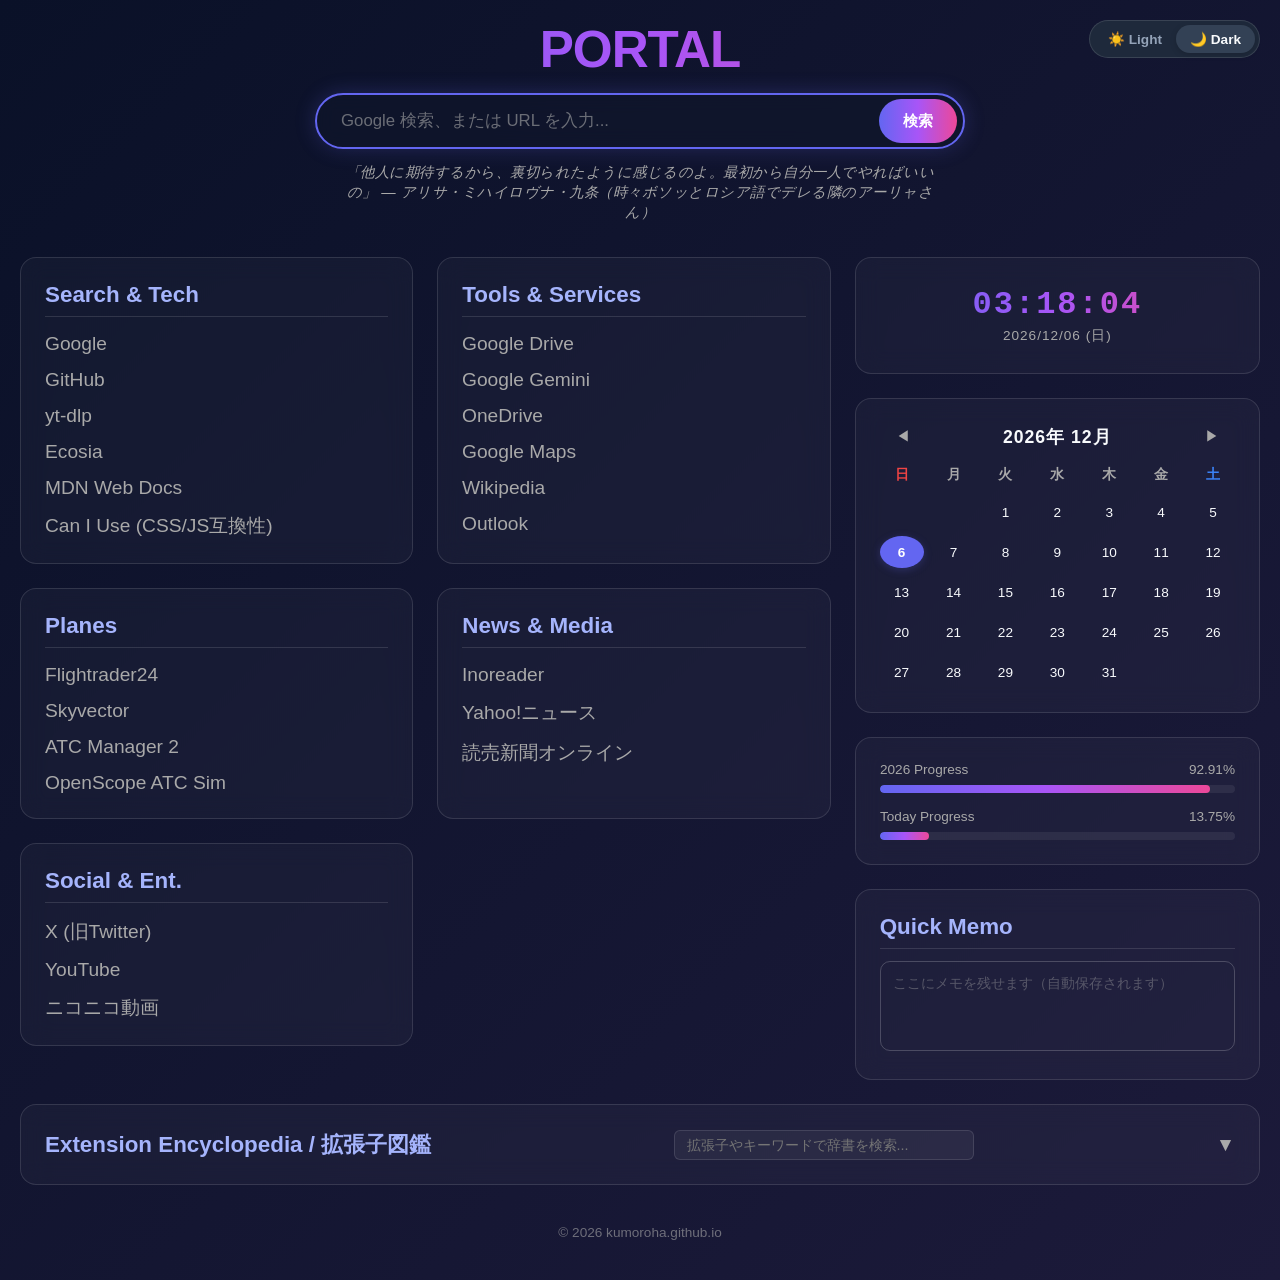
==== index.html @ 444356c6 "Update index.html" ====
<!DOCTYPE html>
<html lang="ja">
<head>
    <meta charset="UTF-8">
    <meta name="viewport" content="width=device-width, initial-scale=1.0">
    <title>Portal Page</title>
    <link rel="stylesheet" href="style.css">
</head>
<body>

    <div class="container">
        <div class="theme-switch-container">
            <button class="theme-btn" id="btnThemeLight">☀️ Light</button>
            <button class="theme-btn" id="btnThemeDark">🌙 Dark</button>
        </div>

        <header>
            <div class="logo">PORTAL</div>
            <div class="search-container">
                <form action="https://www.google.com/search" method="get" target="_blank" class="search-form" id="searchForm">
                    <input type="text" name="q" class="search-input" placeholder="Google 検索、または URL を入力..." autocomplete="off" autofocus>
                    <button type="submit" class="search-button">検索</button>
                </form>
            </div>
            
            <div class="quote-container">
                <p class="quote-text" id="quoteDisplay" title="クリックで別の名言に変更します"></p>
            </div>
        </header>

        <div class="main-layout">
            
            <main class="links-grid">
                
                <div class="category-card">
                    <h2 class="card-title">Search & Tech</h2>
                    <ul class="link-list">
                        <li class="link-item"><a href="https://www.google.com/" target="_blank">Google</a></li>
                        <li class="link-item"><a href="https://github.com/" target="_blank">GitHub</a></li>
                        <li class="link-item"><a href="https://colab.research.google.com/drive/1kxpWt8bKuW-r5UoVAQG9DfjXNrbsHipR" target="_blank">yt-dlp</a></li>
                        <li class="link-item"><a href="https://www.ecosia.org/" target="_blank">Ecosia</a></li>
                        <li class="link-item"><a href="https://developer.mozilla.org/ja/" target="_blank">MDN&nbsp;Web&nbsp;Docs</a></li>
                        <li class="link-item"><a href="https://caniuse.com/" target="_blank">Can I Use (CSS/JS互換性)</a></li>
                    </ul>
                </div>

                <div class="category-card">
                    <h2 class="card-title">Tools & Services</h2>
                    <ul class="link-list">
                        <li class="link-item"><a href="https://drive.google.com/drive/my-drive" target="_blank">Google Drive</a></li>
                        <li class="link-item"><a href="https://gemini.google.com/" target="_blank">Google Gemini</a></li>
                        <li class="link-item"><a href="https://onedrive.live.com/" target="_blank">OneDrive</a></li>
                        <li class="link-item"><a href="https://maps.google.com" target="_blank">Google&nbsp;Maps</a></li>
                        <li class="link-item"><a href="https://www.wikipedia.org" target="_blank">Wikipedia</a></li>
                        <li class="link-item"><a href="https://outlook.live.com/" target="_blank">Outlook</a></li>
                    </ul>
                </div>

                <div class="category-card">
                    <h2 class="card-title">Planes</h2>
                    <ul class="link-list">
                        <li class="link-item"><a href="https://flightrader24.com/" target="_blank">Flightrader24</a></li>
                        <li class="link-item"><a href="https://skyvector.com/" target="_blank">Skyvector</a></li>
                        <li class="link-item"><a href="https://esstudio.site/atc-manager-2/#/" target="_blank">ATC&nbsp;Manager&nbsp;2</a></li>
                        <li class="link-item"><a href="https://www.openscope.co/" target="_blank">OpenScope&nbsp;ATC&nbsp;Sim</a></li>
                    </ul>
                </div>

                <div class="category-card">
                    <h2 class="card-title">News & Media</h2>
                    <ul class="link-list">
                        <li class="link-item"><a href="https://inoreader.com/" target="_blank">Inoreader</a></li>
                        <li class="link-item"><a href="https://news.yahoo.co.jp/" target="_blank">Yahoo!ニュース</a></li>
                        <li class="link-item"><a href="https://yomiuri.co.jp/" target="_blank">読売新聞オンライン</a></li>
                    </ul>
                </div>

                <div class="category-card">
                    <h2 class="card-title">Social & Ent.</h2>
                    <ul class="link-list">
                        <li class="link-item"><a href="https://x.com/" target="_blank">X (旧Twitter)</a></li>
                        <li class="link-item"><a href="https://www.youtube.com/" target="_blank">YouTube</a></li>
                        <li class="link-item"><a href="https://www.nicovideo.jp/" target="_blank">ニコニコ動画</a></li>
                    </ul>
                </div>

            </main>

            <aside class="sidebar-area">

                <div class="sidebar-card">
                    <div class="clock-container">
                        <div class="clock-time" id="clockTime">00:00:00</div>
                        <div class="clock-date" id="clockDate">----/--/-- ( - )</div>
                    </div>
                </div>
                
                <div class="sidebar-card">
                    <div class="calendar-header-container">
                        <button class="cal-btn" id="prevMonthBtn" title="前の月へ">◀</button>
                        <a href="https://calendar.google.com" target="_blank" class="calendar-link" id="calendarLink" title="クリックで当月へリセット / 新規タブでGoogleカレンダーを起動">2026年 05月</a>
                        <button class="cal-btn" id="nextMonthBtn" title="次の月へ">▶</button>
                    </div>
                    <div class="calendar-grid" id="calendarGrid">
                        <div class="weekday">日</div>
                        <div class="weekday">月</div>
                        <div class="weekday">火</div>
                        <div class="weekday">水</div>
                        <div class="weekday">木</div>
                        <div class="weekday">金</div>
                        <div class="weekday">土</div>
                    </div>
                </div>

                <div class="sidebar-card">
                    <div class="progress-meta">
                        <span id="progressYearText">2026 Progress</span>
                        <span id="progressPercent">0.00%</span>
                    </div>
                    <div class="progress-bar-container" style="margin-bottom: 16px;">
                        <div class="progress-bar-fill" id="progressBarFill"></div>
                    </div>

                    <div class="progress-meta">
                        <span>Today Progress</span>
                        <span id="progressDayPercent">0.00%</span>
                    </div>
                    <div class="progress-bar-container">
                        <div class="progress-bar-fill" id="progressBarDayFill"></div>
                    </div>
                </div>

                <div class="sidebar-card">
                    <h2 class="card-title" style="margin-bottom: 12px;">Quick Memo</h2>
                    <textarea class="memo-textarea" id="quickMemo" placeholder="ここにメモを残せます（自動保存されます）"></textarea>
                </div>

            </aside>
            
        </div> <div class="category-card" style="margin-top: 24px; width: 100%; box-sizing: border-box;">
            <div id="extHeader" style="display: flex; justify-content: space-between; align-items: center; user-select: none;">
                <h2 class="card-title" style="margin-bottom: 0; border-bottom: none; padding-bottom: 0; cursor: pointer;">Extension Encyclopedia / 拡張子図鑑</h2>
                
                <div style="flex-grow: 1; max-width: 300px; margin: 0 24px;">
                    <input type="text" id="extSearchInput" placeholder="拡張子やキーワードで辞書を検索..." 
                           style="width: 100%; padding: 6px 12px; font-size: 0.9rem; border: 1px solid var(--card-border); border-radius: 6px; background: rgba(255, 255, 255, 0.05); color: var(--text-main); outline: none; transition: border-color 0.3s;">
                </div>

                <span id="extToggleIcon" style="font-size: 1.2rem; color: var(--text-muted); transition: transform 0.3s ease; cursor: pointer;">▼</span>
            </div>
            
            <div id="extContent" style="max-height: 0; overflow: hidden; transition: max-height 0.4s ease-in-out, margin-top 0.4s ease;">
                <div id="extGrid" style="padding-top: 16px; border-top: 1px solid var(--card-border);">
                    </div>
            </div>
        </div> </div> <footer>
        © 2026 kumoroha.github.io
    </footer>

    <script src="hairetsu.js?v=113"></script>
    <script src="script.js?v=115"></script>
</body>
</html>
---- style.css ----
/* ==========================================================================
   style.css - Portal Page Design System
   ========================================================================== */

/* --- デザインシステム & 変数 --- */
:root {
    /* ライトテーマ変数 */
    --bg-gradient: linear-gradient(135deg, #e0e8f5 0%, #e2e8f0 50%, #f5e3e6 100%);
    --card-bg: rgba(255, 255, 255, 0.65);
    --card-border: #cbd5e1;
    --card-hover-border: #94a3b8;
    --text-main: #0f172a;
    --text-muted: #333333;
    --search-bg: #ffffff;
    --search-border: #94a3b8;
    --search-focus-border: #3b82f6;
    --search-focus-glow: rgba(59, 130, 246, 0.15);
    --accent-color: #2563eb;
    --accent-gradient: linear-gradient(to right, #2563eb, #3b82f6, #06b6d4);
    --toggle-bg: #cbd5e1;
    --cal-today-bg: #2563eb;
    --cal-today-text: #ffffff;
    --bar-bg: #e2e8f0;
    
    /* ボタン用追加変数 */
    --btn-active-bg: #ffffff;
    --btn-active-text: #0f172a;
    --btn-inactive-text: #64748b;
}

[data-theme="dark"] {
    /* ダークテーマ変数 */
    --bg-gradient: linear-gradient(135deg, #0a1128 0%, #1c1a3a 50%, #0d0c1d 100%);
    --card-bg: rgba(255, 255, 255, 0.03);
    --card-border: rgba(255, 255, 255, 0.12);
    --card-hover-border: rgba(99, 102, 241, 0.5);
    --text-main: #f8fafc;
    --text-muted: #a9a9a9;
    --search-bg: rgba(15, 23, 42, 0.6);
    --search-border: rgba(255, 255, 255, 0.2);
    --search-focus-border: #6366f1;
    --search-focus-glow: rgba(99, 102, 241, 0.25);
    --accent-color: #a5b4fc;
    --accent-gradient: linear-gradient(to right, #6366f1, #a855f7, #ec4899);
    --toggle-bg: #1e293b;
    --cal-today-bg: #6366f1;
    --cal-today-text: #ffffff;
    --bar-bg: rgba(255, 255, 255, 0.07);
    
    /* ボタン用追加変数 */
    --btn-active-bg: #334155;
    --btn-active-text: #f8fafc;
    --btn-inactive-text: #94a3b8;
}

/* --- 基本スタイル --- */
* {
    box-sizing: border-box;
    margin: 0;
    padding: 0;
}

body {
    font-family: 'Helvetica Neue', Arial, 'Hiragino Kaku Gothic ProN', 'Hiragino Sans', Meiryo, sans-serif;
    background: var(--bg-gradient);
    background-size: 200% 200%;
    animation: gradientMove 12s ease infinite;
    color: var(--text-main);
    min-height: 100vh;
    padding: 10px 20px 40px 20px;
    display: flex;
    flex-direction: column;
    align-items: center;
    transition: background 0.4s ease, color 0.4s ease;
}

@keyframes gradientMove {
    0% { background-position: 0% 50%; }
    50% { background-position: 100% 50%; }
    100% { background-position: 0% 50%; }
}

.container {
    width: 100%;
    max-width: 1240px;
    position: relative;
}

/* --- テーマ切り替えボタン --- */
.theme-switch-container {
    position: absolute;
    top: 10px;
    right: 0;
    display: flex;
    align-items: center;
    z-index: 10;
    background: var(--toggle-bg);
    padding: 4px;
    border-radius: 20px;
    border: 1px solid var(--card-border);
    backdrop-filter: blur(10px);
    -webkit-backdrop-filter: blur(10px);
}

.theme-btn {
    background: transparent;
    border: none;
    padding: 6px 14px;
    border-radius: 16px;
    font-size: 0.85rem;
    font-weight: 600;
    color: var(--btn-inactive-text);
    cursor: pointer;
    transition: all 0.25s ease;
    display: flex;
    align-items: center;
    gap: 4px;
    user-select: none;
}

.theme-btn.active {
    background: var(--btn-active-bg);
    color: var(--btn-active-text);
    box-shadow: 0 2px 6px rgba(0, 0, 0, 0.15);
}

/* --- ヘッダー / Google 検索セクション --- */
header {
    text-align: center;
    margin-bottom: 35px;
    padding: 10px 0 0 0;
}

.logo {
    font-size: 3.2rem;
    font-weight: 700;
    letter-spacing: -1px;
    margin-bottom: 15px;
    background: var(--accent-gradient);
    -webkit-background-clip: text;
    -webkit-text-fill-color: transparent;
}

.search-container {
    max-width: 650px;
    margin: 0 auto;
}

.search-form {
    display: flex;
    align-items: center;
    background: var(--search-bg);
    border: 2px solid var(--search-border);
    border-radius: 30px;
    padding: 4px 6px 4px 24px;
    transition: all 0.3s ease;
    backdrop-filter: blur(10px);
    box-shadow: 0 4px 15px rgba(0, 0, 0, 0.05);
}

.search-form:focus-within {
    border-color: var(--search-focus-border);
    box-shadow: 0 0 20px var(--search-focus-glow), 0 4px 15px rgba(0, 0, 0, 0.08);
    transform: translateY(-1px);
}

.search-input {
    flex: 1;
    background: transparent;
    border: none;
    outline: none;
    color: var(--text-main);
    font-size: 1.05rem;
    height: 44px;
}

.search-input::placeholder {
    color: var(--text-muted);
    opacity: 0.6;
}

.search-button {
    background: var(--accent-gradient);
    border: none;
    color: white;
    padding: 0 24px;
    height: 44px;
    border-radius: 22px;
    font-size: 0.95rem;
    font-weight: 600;
    cursor: pointer;
    transition: opacity 0.2s;
}

.search-button:hover {
    opacity: 0.9;
}

/* --- ランダム名言・格言用スタイル --- */
.quote-container {
    margin-top: 12px;
    min-height: 24px;
    display: flex;
    justify-content: center;
    align-items: center;
}

.quote-text {
    font-size: 0.9rem;
    color: var(--text-muted);
    font-style: italic;
    letter-spacing: 0.5px;
    cursor: pointer;
    transition: color 0.3s ease, opacity 0.3s ease;
    max-width: 600px;
    line-height: 1.4;
    opacity: 1;
}

.quote-text:hover {
    color: var(--text-main);
}

/* --- メインレイアウト --- */
.main-layout {
    display: grid;
    grid-template-columns: 2fr 1fr;
    gap: 24px;
    align-items: flex-start;
}

/* 左側：リンク集 */
.links-grid {
    display: grid;
    grid-template-columns: repeat(2, 1fr);
    gap: 24px;
}

/* 右側：サイドバーエリア */
.sidebar-area {
    display: flex;
    flex-direction: column;
    gap: 24px;
}

/* カードの共通デザイン */
.category-card, .sidebar-card {
    background: var(--card-bg);
    border: 1px solid var(--card-border);
    border-radius: 16px;
    padding: 24px;
    backdrop-filter: blur(12px);
    -webkit-backdrop-filter: blur(12px);
    transition: all 0.3s ease;
}

.category-card:hover, .sidebar-card:hover {
    border-color: var(--card-hover-border);
    transform: translateY(-4px);
}

[data-theme="dark"] .category-card:hover, [data-theme="dark"] .sidebar-card:hover {
    box-shadow: 0 10px 30px rgba(0, 0, 0, 0.4), 0 0 20px rgba(99, 102, 241, 0.05);
}

[data-theme="light"] .category-card:hover, [data-theme="light"] .sidebar-card:hover {
    box-shadow: 0 10px 25px rgba(0, 0, 0, 0.08);
}

.card-title {
    font-size: 1.4rem;
    font-weight: 600;
    margin-bottom: 16px;
    color: var(--accent-color);
    border-bottom: 1px solid var(--card-border);
    padding-bottom: 8px;
}

/* リンクアイテム */
.link-list {
    list-style: none;
}

.link-item {
    margin-bottom: 14px;
}

.link-item:last-child {
    margin-bottom: 0;
}

.link-item a {
    color: var(--text-muted);
    text-decoration: none;
    font-size: 1.2rem;
    transition: color 0.2s ease, padding-left 0.2s ease;
    display: inline-block;
}

.link-item a:hover {
    color: var(--text-main);
    padding-left: 4px;
}

/* --- デジタルクロックスタイル --- */
.clock-container {
    text-align: center;
    padding: 4px 0;
}
.clock-time {
    font-family: 'Consolas', 'Courier New', monospace;
    font-size: 2rem;
    font-weight: 700;
    letter-spacing: 2px;
    background: var(--accent-gradient);
    -webkit-background-clip: text;
    -webkit-text-fill-color: transparent;
}
.clock-date {
    font-size: 0.85rem;
    color: var(--text-muted);
    margin-top: 4px;
    letter-spacing: 1px;
}

/* --- カレンダー詳細スタイル --- */
.calendar-header-container {
    display: flex;
    align-items: center;
    justify-content: space-between;
    margin-bottom: 16px;
    padding: 0 8px;
}

.cal-btn {
    background: transparent;
    border: none;
    color: var(--text-muted);
    font-size: 0.9rem;
    cursor: pointer;
    padding: 4px 8px;
    border-radius: 6px;
    transition: all 0.2s ease;
    user-select: none;
}

.cal-btn:hover {
    color: var(--text-main);
    background: var(--bar-bg);
}

.calendar-link {
    font-weight: 700;
    font-size: 1.1rem;
    letter-spacing: 1px;
    color: var(--text-main);
    text-decoration: none;
    display: inline-block;
    transition: color 0.2s ease;
}

.calendar-link:hover {
    color: var(--accent-color);
    text-decoration: underline;
}

.calendar-grid {
    display: grid;
    grid-template-columns: repeat(7, 1fr);
    gap: 8px;
    text-align: center;
    font-size: 0.85rem;
}

.weekday {
    font-weight: 600;
    color: var(--text-muted);
    padding-bottom: 4px;
}

.weekday:nth-child(7) { color: #3b82f6; } 
.weekday:nth-child(1) { color: #ef4444; } 

.day {
    height: 32px;
    display: flex;
    align-items: center;
    justify-content: center;
    border-radius: 50%;
    color: var(--text-main);
}

.day.empty {
    cursor: default;
}

.day.today {
    background: var(--cal-today-bg);
    color: var(--cal-today-text) !important;
    font-weight: 700;
    box-shadow: 0 2px 8px var(--search-focus-glow);
}

/* --- Progress バースタイル --- */
.progress-meta {
    display: flex;
    justify-content: space-between;
    font-size: 0.85rem;
    color: var(--text-muted);
    margin-bottom: 8px;
}
.progress-bar-container {
    background: var(--bar-bg);
    border-radius: 6px;
    height: 8px;
    overflow: hidden;
    position: relative;
}
.progress-bar-fill {
    height: 100%;
    background: var(--accent-gradient);
    width: 0%;
    transition: width 1s cubic-bezier(0.4, 0, 0.2, 1);
    border-radius: 6px;
}

/* --- 一言ガラスメモスタイル --- */
.memo-textarea {
    width: 100%;
    height: 90px;
    background: transparent;
    border: 1px solid var(--search-border);
    border-radius: 10px;
    padding: 12px;
    color: var(--text-main);
    font-size: 0.9rem;
    resize: none;
    outline: none;
    font-family: inherit;
    transition: border-color 0.3s ease;
}
.memo-textarea:focus {
    border-color: var(--search-focus-border);
}
.memo-textarea::placeholder {
    color: var(--text-muted);
    opacity: 0.4;
}

/* --- フッター --- */
footer {
    margin-top: auto;
    padding-top: 40px;
    font-size: 0.85rem;
    color: var(--text-muted);
    opacity: 0.6;
    text-align: center;
}

/* --- レスポンシブコード --- */
@media (max-width: 768px) {
    .main-layout {
        grid-template-columns: 1fr;
    }
    .links-grid {
        grid-template-columns: repeat(2, 1fr);
    }
}
@media (max-width: 480px) {
    .links-grid {
        grid-template-columns: 1fr;
    }
    .logo { font-size: 2.2rem; }
}
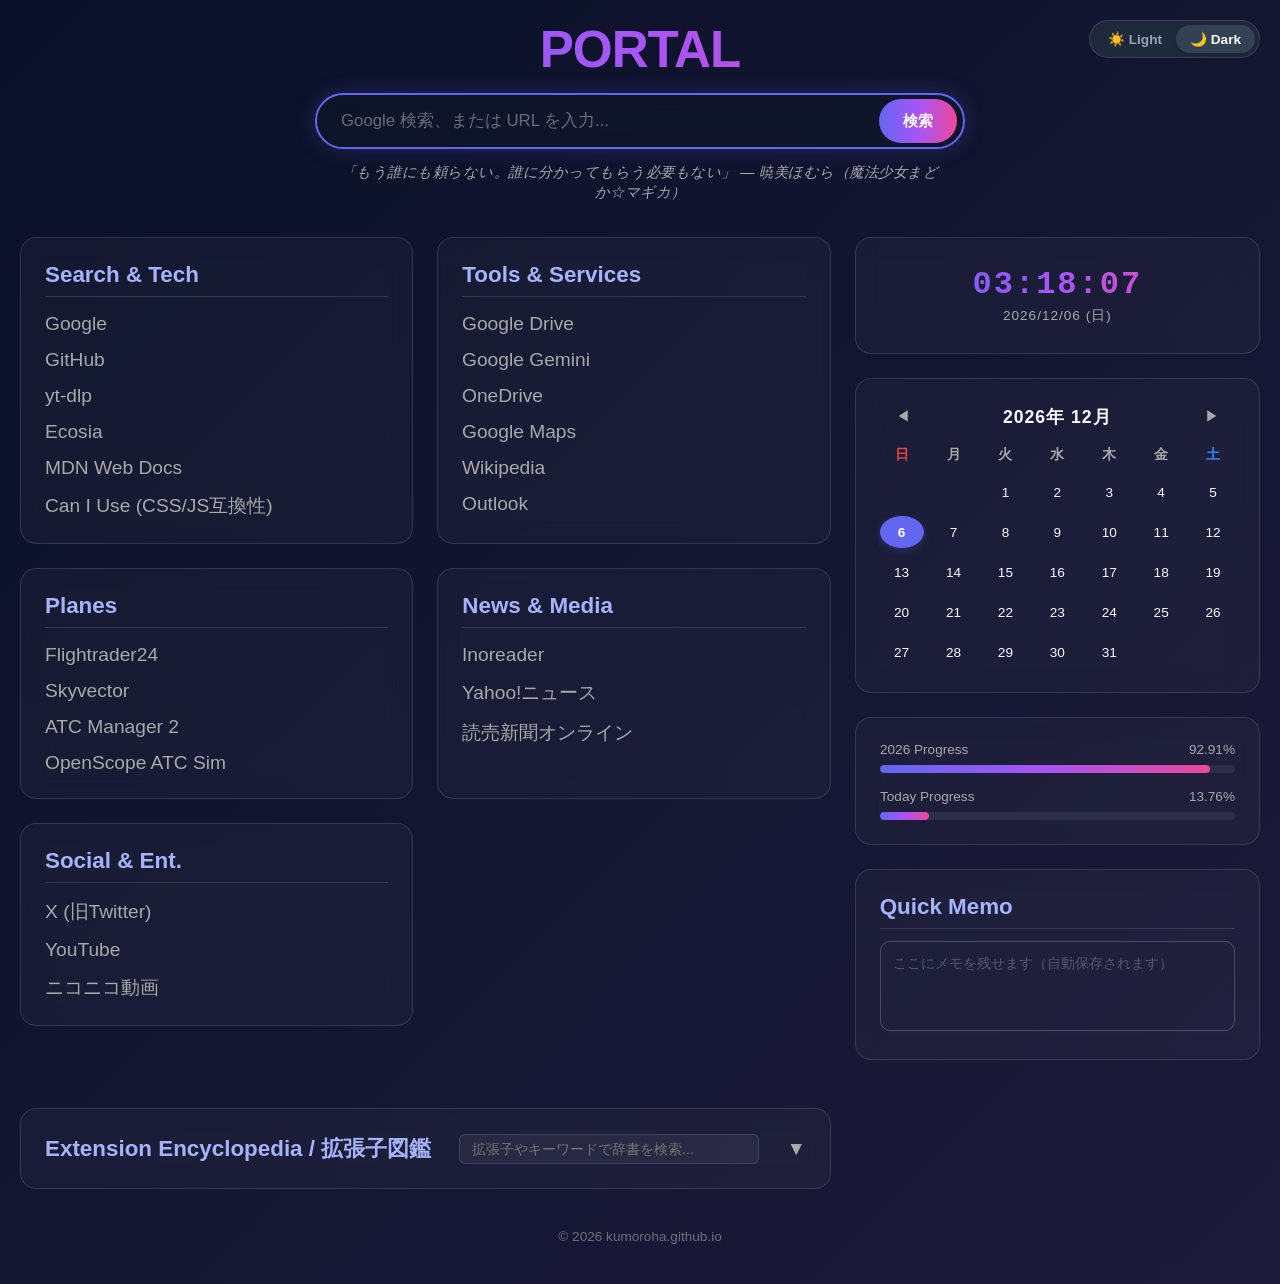
==== commit 0c0b5942: "Update index.html" ====
--- a/index.html
+++ b/index.html
@@ -39,7 +39,7 @@
                         <li class="link-item"><a href="https://github.com/" target="_blank">GitHub</a></li>
                         <li class="link-item"><a href="https://colab.research.google.com/drive/1kxpWt8bKuW-r5UoVAQG9DfjXNrbsHipR" target="_blank">yt-dlp</a></li>
                         <li class="link-item"><a href="https://www.ecosia.org/" target="_blank">Ecosia</a></li>
-                        <li class="link-item"><a href="https://developer.mozilla.org/ja/" target="_blank">MDN&nbsp;Web&nbsp;Docs</a></li>
+                        <li class="link-item"><a href="https://developer.mozilla.org/ja/" target="_blank">MDN Web Docs</a></li>
                         <li class="link-item"><a href="https://caniuse.com/" target="_blank">Can I Use (CSS/JS互換性)</a></li>
                     </ul>
                 </div>
@@ -50,7 +50,7 @@
                         <li class="link-item"><a href="https://drive.google.com/drive/my-drive" target="_blank">Google Drive</a></li>
                         <li class="link-item"><a href="https://gemini.google.com/" target="_blank">Google Gemini</a></li>
                         <li class="link-item"><a href="https://onedrive.live.com/" target="_blank">OneDrive</a></li>
-                        <li class="link-item"><a href="https://maps.google.com" target="_blank">Google&nbsp;Maps</a></li>
+                        <li class="link-item"><a href="https://maps.google.com" target="_blank">Google Maps</a></li>
                         <li class="link-item"><a href="https://www.wikipedia.org" target="_blank">Wikipedia</a></li>
                         <li class="link-item"><a href="https://outlook.live.com/" target="_blank">Outlook</a></li>
                     </ul>
@@ -61,8 +61,8 @@
                     <ul class="link-list">
                         <li class="link-item"><a href="https://flightrader24.com/" target="_blank">Flightrader24</a></li>
                         <li class="link-item"><a href="https://skyvector.com/" target="_blank">Skyvector</a></li>
-                        <li class="link-item"><a href="https://esstudio.site/atc-manager-2/#/" target="_blank">ATC&nbsp;Manager&nbsp;2</a></li>
-                        <li class="link-item"><a href="https://www.openscope.co/" target="_blank">OpenScope&nbsp;ATC&nbsp;Sim</a></li>
+                        <li class="link-item"><a href="https://esstudio.site/atc-manager-2/#/" target="_blank">ATC Manager 2</a></li>
+                        <li class="link-item"><a href="https://www.openscope.co/" target="_blank">OpenScope ATC Sim</a></li>
                     </ul>
                 </div>
 
@@ -136,23 +136,25 @@
                 </div>
 
             </aside>
-            
-        </div> <div class="category-card" style="margin-top: 24px; width: 100%; box-sizing: border-box;">
-            <div id="extHeader" style="display: flex; justify-content: space-between; align-items: center; user-select: none;">
-                <h2 class="card-title" style="margin-bottom: 0; border-bottom: none; padding-bottom: 0; cursor: pointer;">Extension Encyclopedia / 拡張子図鑑</h2>
+
+            <div class="category-card extension-encyclopedia-card" style="margin-top: 24px; width: 100%; box-sizing: border-box;">
+                <div id="extHeader" style="display: flex; justify-content: space-between; align-items: center; user-select: none;">
+                    <h2 class="card-title" style="margin-bottom: 0; border-bottom: none; padding-bottom: 0; cursor: pointer;">Extension Encyclopedia / 拡張子図鑑</h2>
+                    
+                    <div style="flex-grow: 1; max-width: 300px; margin: 0 24px;">
+                        <input type="text" id="extSearchInput" placeholder="拡張子やキーワードで辞書を検索..." 
+                               style="width: 100%; padding: 6px 12px; font-size: 0.9rem; border: 1px solid var(--card-border); border-radius: 6px; background: rgba(255, 255, 255, 0.05); color: var(--text-main); outline: none; transition: border-color 0.3s;">
+                    </div>
+
+                    <span id="extToggleIcon" style="font-size: 1.2rem; color: var(--text-muted); transition: transform 0.3s ease; cursor: pointer;">▼</span>
+                </div>
                 
-                <div style="flex-grow: 1; max-width: 300px; margin: 0 24px;">
-                    <input type="text" id="extSearchInput" placeholder="拡張子やキーワードで辞書を検索..." 
-                           style="width: 100%; padding: 6px 12px; font-size: 0.9rem; border: 1px solid var(--card-border); border-radius: 6px; background: rgba(255, 255, 255, 0.05); color: var(--text-main); outline: none; transition: border-color 0.3s;">
+                <div id="extContent" style="max-height: 0; overflow: hidden; transition: max-height 0.4s ease-in-out, margin-top 0.4s ease;">
+                    <div id="extGrid" style="padding-top: 16px; border-top: 1px solid var(--card-border);">
+                    </div>
                 </div>
+            </div>
 
-                <span id="extToggleIcon" style="font-size: 1.2rem; color: var(--text-muted); transition: transform 0.3s ease; cursor: pointer;">▼</span>
-            </div>
-            
-            <div id="extContent" style="max-height: 0; overflow: hidden; transition: max-height 0.4s ease-in-out, margin-top 0.4s ease;">
-                <div id="extGrid" style="padding-top: 16px; border-top: 1px solid var(--card-border);">
-                    </div>
-            </div>
         </div> </div> <footer>
         © 2026 kumoroha.github.io
     </footer>
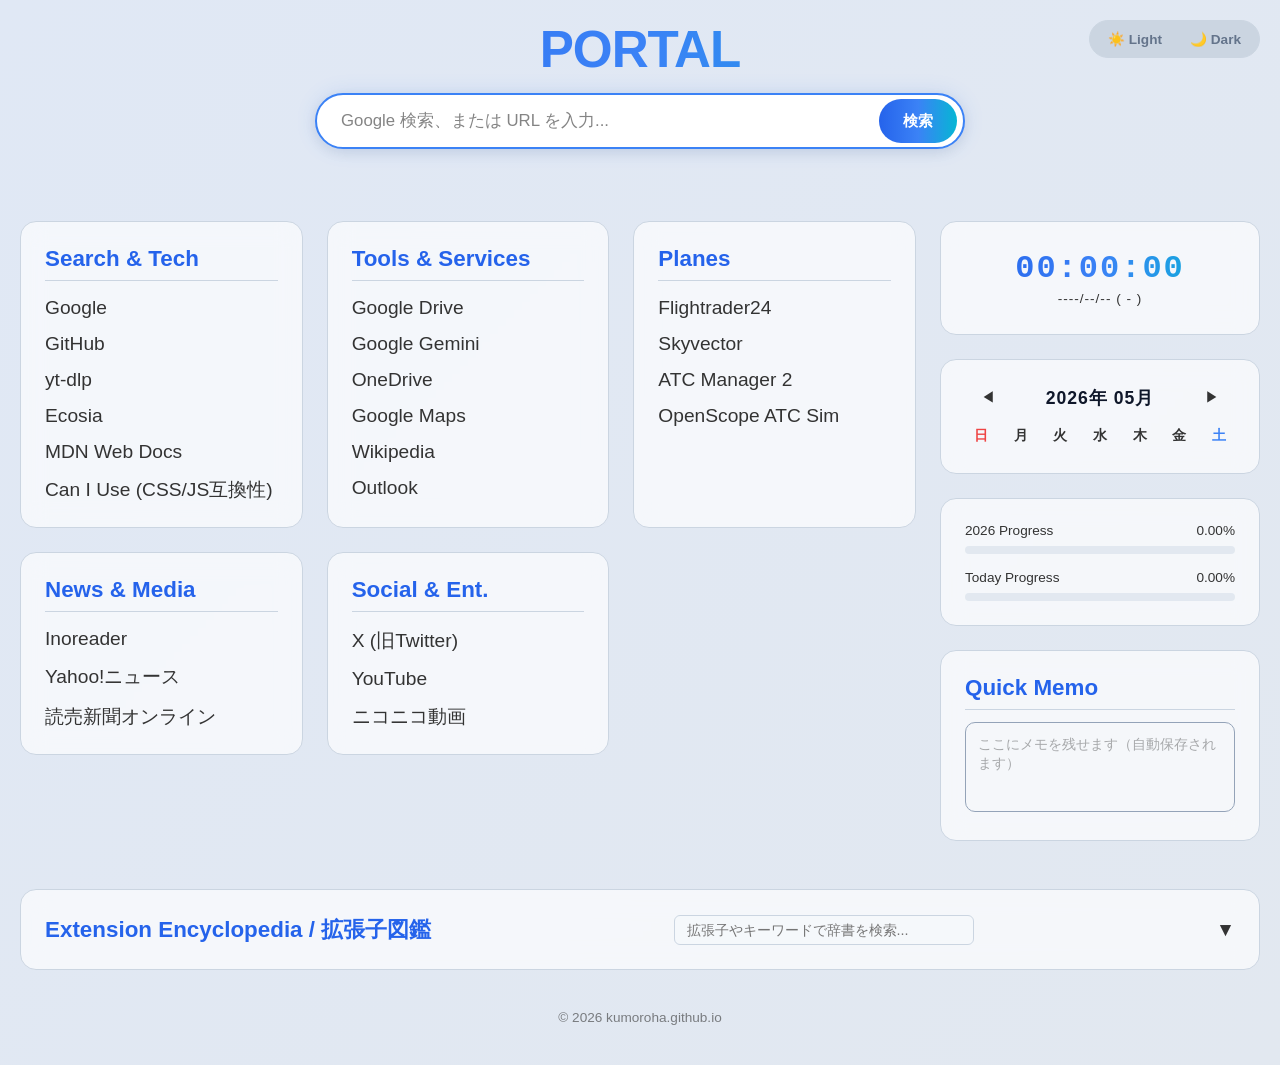
==== commit 6f4115a8: "Update index.html" ====
--- a/index.html
+++ b/index.html
@@ -159,7 +159,7 @@
         © 2026 kumoroha.github.io
     </footer>
 
-    <script src="hairetsu.js?v=113"></script>
-    <script src="script.js?v=115"></script>
+    <script src="hairetsu.js?v=120"></script>
+    <script src="script.js?v=120"></script>
 </body>
 </html>
--- a/style.css
+++ b/style.css
@@ -1,5 +1,5 @@
 /* ==========================================================================
-   style.css - Portal Page Design System
+   style.css - Portal Page Design System (4-Column Edition)
    ========================================================================== */
 
 /* --- デザインシステム & 変数 --- */
@@ -221,26 +221,36 @@
     color: var(--text-main);
 }
 
-/* --- メインレイアウト --- */
+/* --- メインレイアウト（4カラム・グリッドシステム） --- */
 .main-layout {
     display: grid;
-    grid-template-columns: 2fr 1fr;
+    /* パソコン・iPad横：左3カラム(均等割り) ＋ 右1カラム(320px固定) の計4カラムを構成 */
+    grid-template-columns: repeat(3, minmax(0, 1fr)) 320px;
     gap: 24px;
     align-items: flex-start;
-}
-
-/* 左側：リンク集 */
+    width: 100%;
+}
+
+/* 左側3列：リンク集コンテナ */
 .links-grid {
+    grid-column: span 3; /* 全4列のうち左から3列分をダイナミックに独占 */
     display: grid;
-    grid-template-columns: repeat(2, 1fr);
+    /* その内側で、カテゴリカードを3列で綺麗に横並びにする */
+    grid-template-columns: repeat(3, minmax(0, 1fr));
     gap: 24px;
 }
 
-/* 右側：サイドバーエリア */
+/* 右側4列目：サイドバーエリア */
 .sidebar-area {
+    grid-column: 4; /* 明示的に4番目の列に配置 */
     display: flex;
     flex-direction: column;
     gap: 24px;
+}
+
+/* 最下部全占領：拡張子図鑑カード */
+.extension-encyclopedia-card {
+    grid-column: 1 / -1; /* 1カラム目から最後の右端列まで全てをぶち抜きで占領 */
 }
 
 /* カードの共通デザイン */
@@ -457,18 +467,28 @@
     text-align: center;
 }
 
-/* --- レスポンシブコード --- */
-@media (max-width: 768px) {
+/* --- レスポンシブコード（画面サイズに応じて自動最適化） --- */
+@media (max-width: 850px) {
+    /* iPadの縦向き（820px）や、小さめのタブレット・ミニ画面でのみ発動 */
     .main-layout {
+        grid-template-columns: repeat(2, minmax(0, 1fr));
+    }
+    .links-grid {
+        grid-column: span 2;
+        grid-template-columns: repeat(2, minmax(0, 1fr));
+    }
+    .sidebar-area {
+        grid-column: span 2; /* カレンダー等は下に回り込んで表示 */
+    }
+}
+
+@media (max-width: 480px) {
+    /* スマホ縦画面：すべて縦1列にすっきり並べる */
+    .main-layout, .links-grid {
         grid-template-columns: 1fr;
     }
-    .links-grid {
-        grid-template-columns: repeat(2, 1fr);
-    }
-}
-@media (max-width: 480px) {
-    .links-grid {
-        grid-template-columns: 1fr;
+    .links-grid, .sidebar-area {
+        grid-column: span 1;
     }
     .logo { font-size: 2.2rem; }
 }
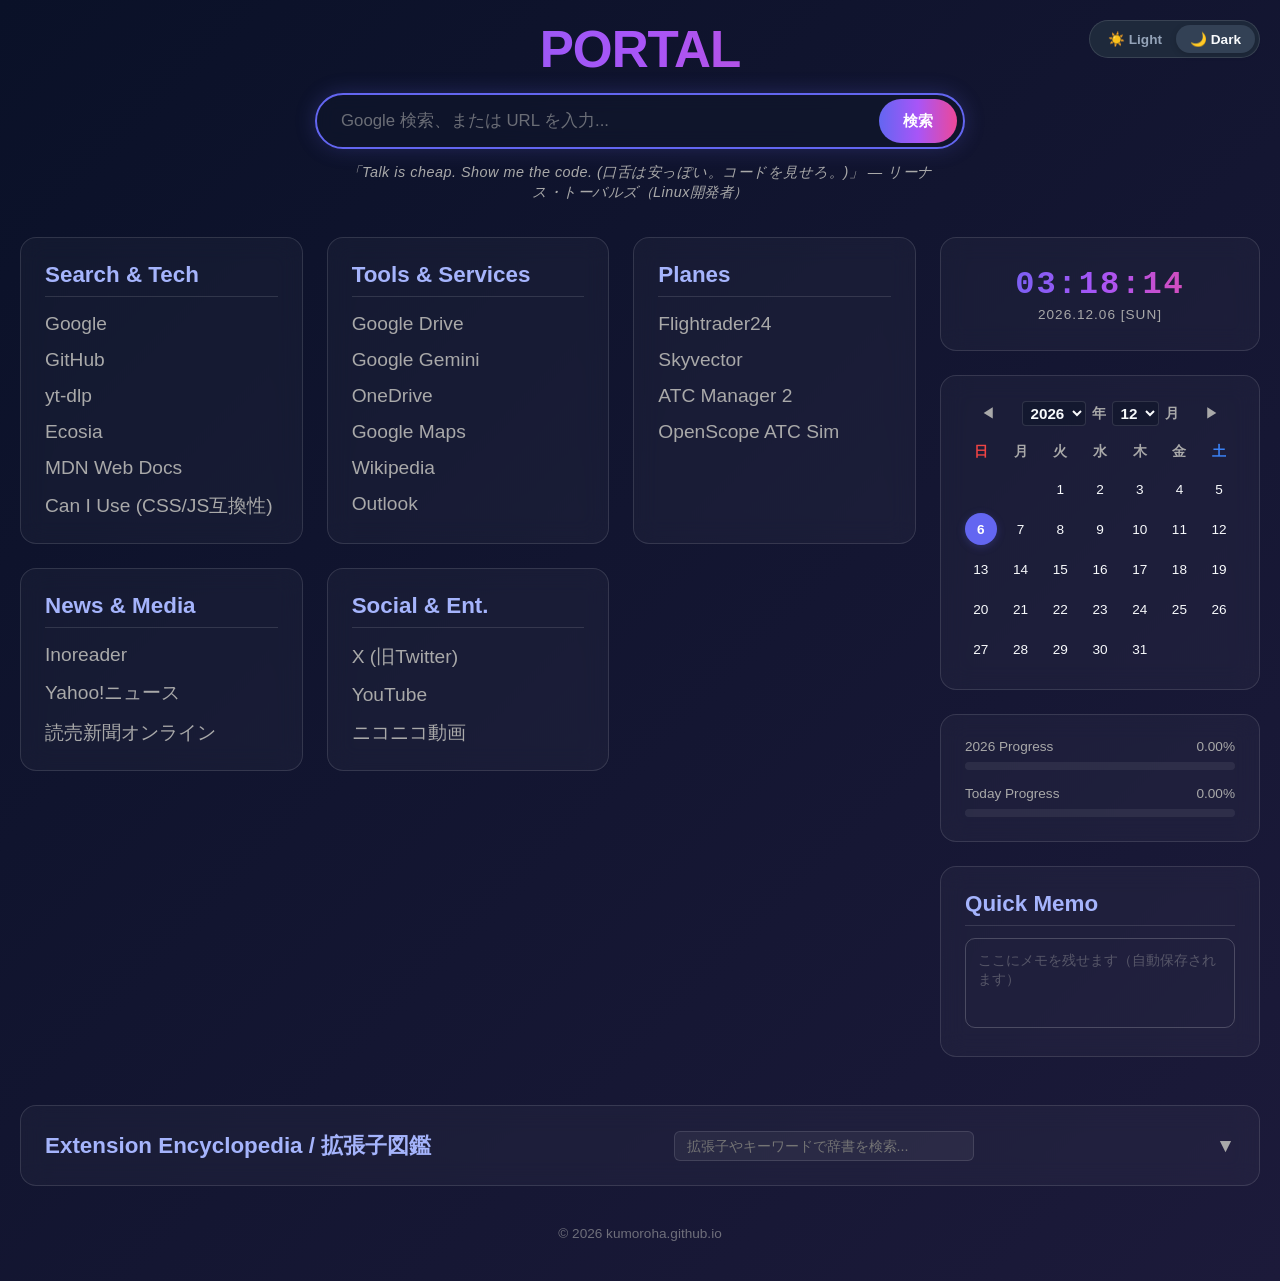
==== commit 0826b699: "Update index.html" ====
--- a/index.html
+++ b/index.html
@@ -159,7 +159,7 @@
         © 2026 kumoroha.github.io
     </footer>
 
-    <script src="hairetsu.js?v=120"></script>
-    <script src="script.js?v=120"></script>
+    <script src="hairetsu.js?v=210"></script>
+    <script src="script.js?v=210"></script>
 </body>
 </html>
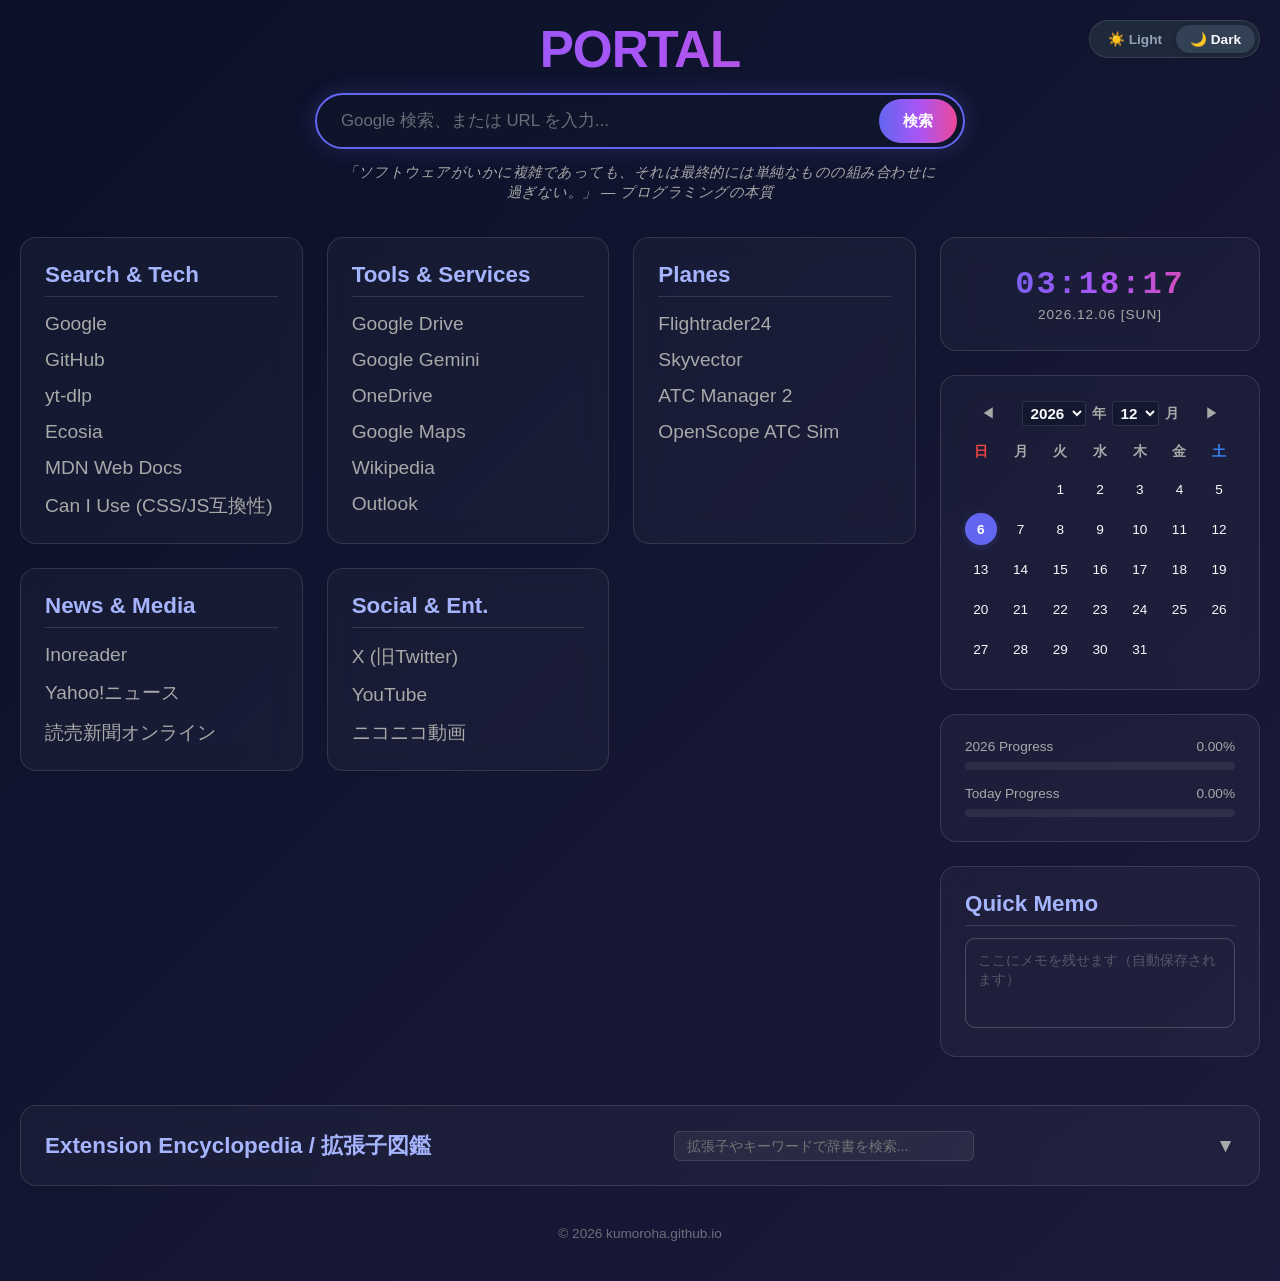
==== commit e396cad8: "Update index.html" ====
--- a/index.html
+++ b/index.html
@@ -159,7 +159,7 @@
         © 2026 kumoroha.github.io
     </footer>
 
-    <script src="hairetsu.js?v=210"></script>
-    <script src="script.js?v=210"></script>
+    <script src="hairetsu.js?v=215"></script>
+    <script src="script.js?v=215"></script>
 </body>
 </html>
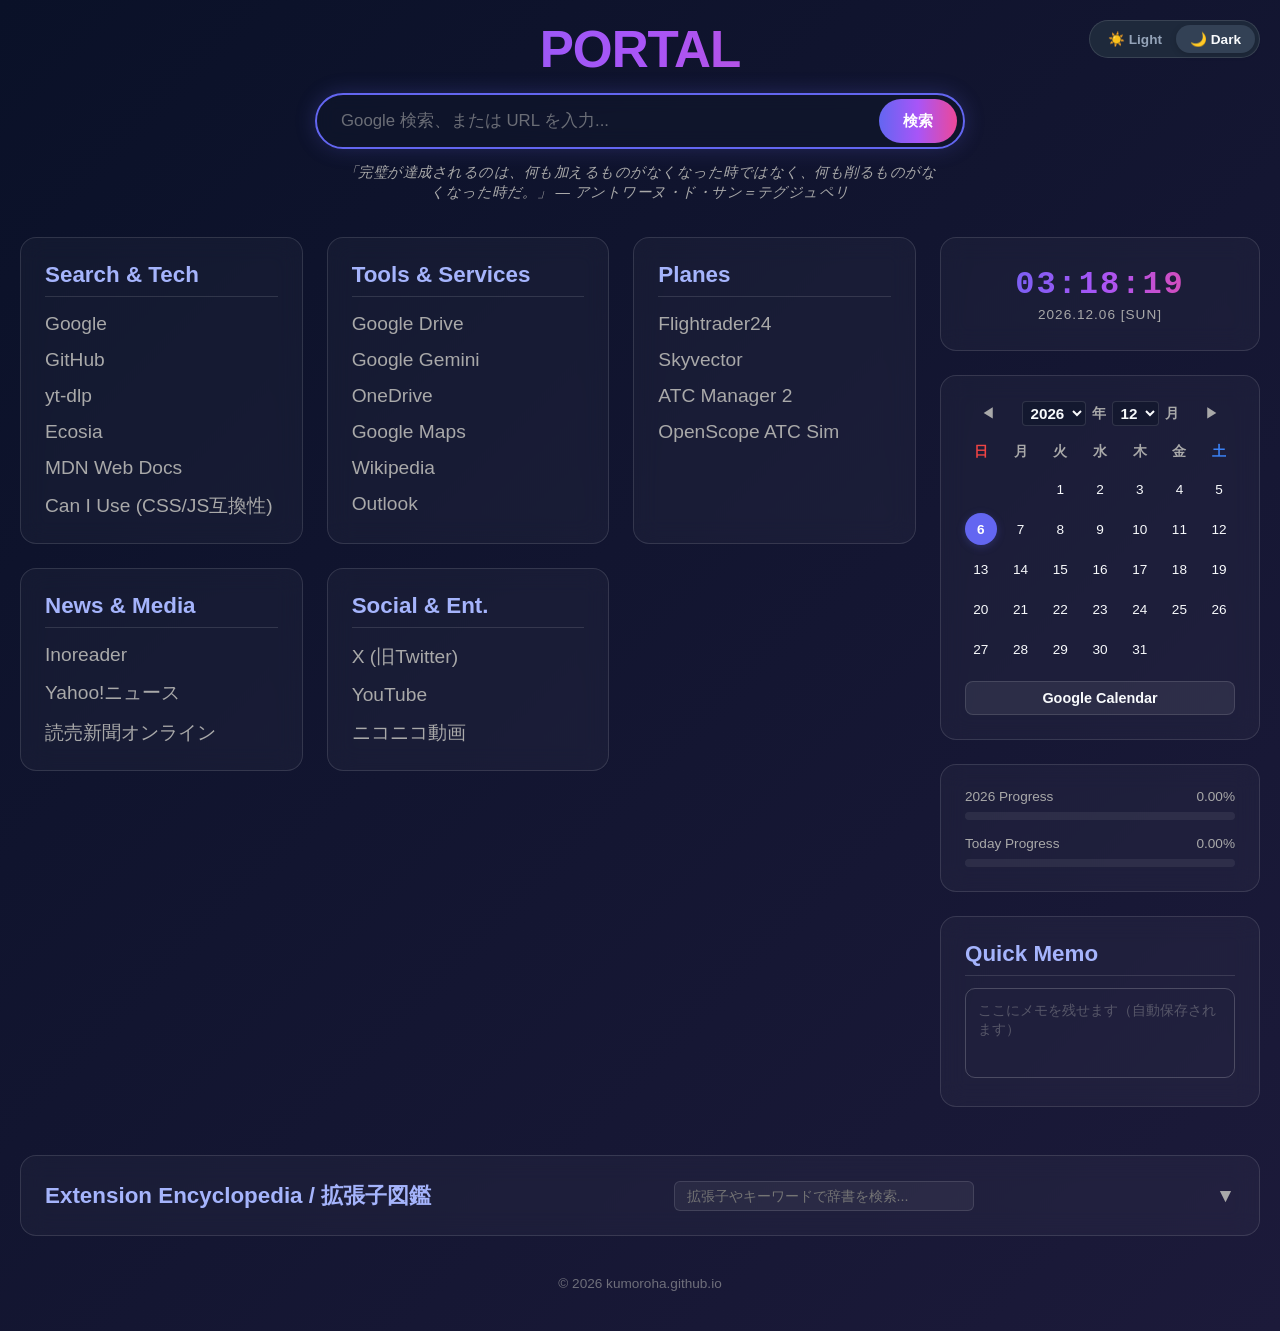
==== commit 89850aa8: "Update index.html" ====
--- a/index.html
+++ b/index.html
@@ -159,7 +159,7 @@
         © 2026 kumoroha.github.io
     </footer>
 
-    <script src="hairetsu.js?v=215"></script>
-    <script src="script.js?v=215"></script>
+    <script src="hairetsu.js?v="220"></script>
+    <script src="script.js?v=220"></script>
 </body>
 </html>
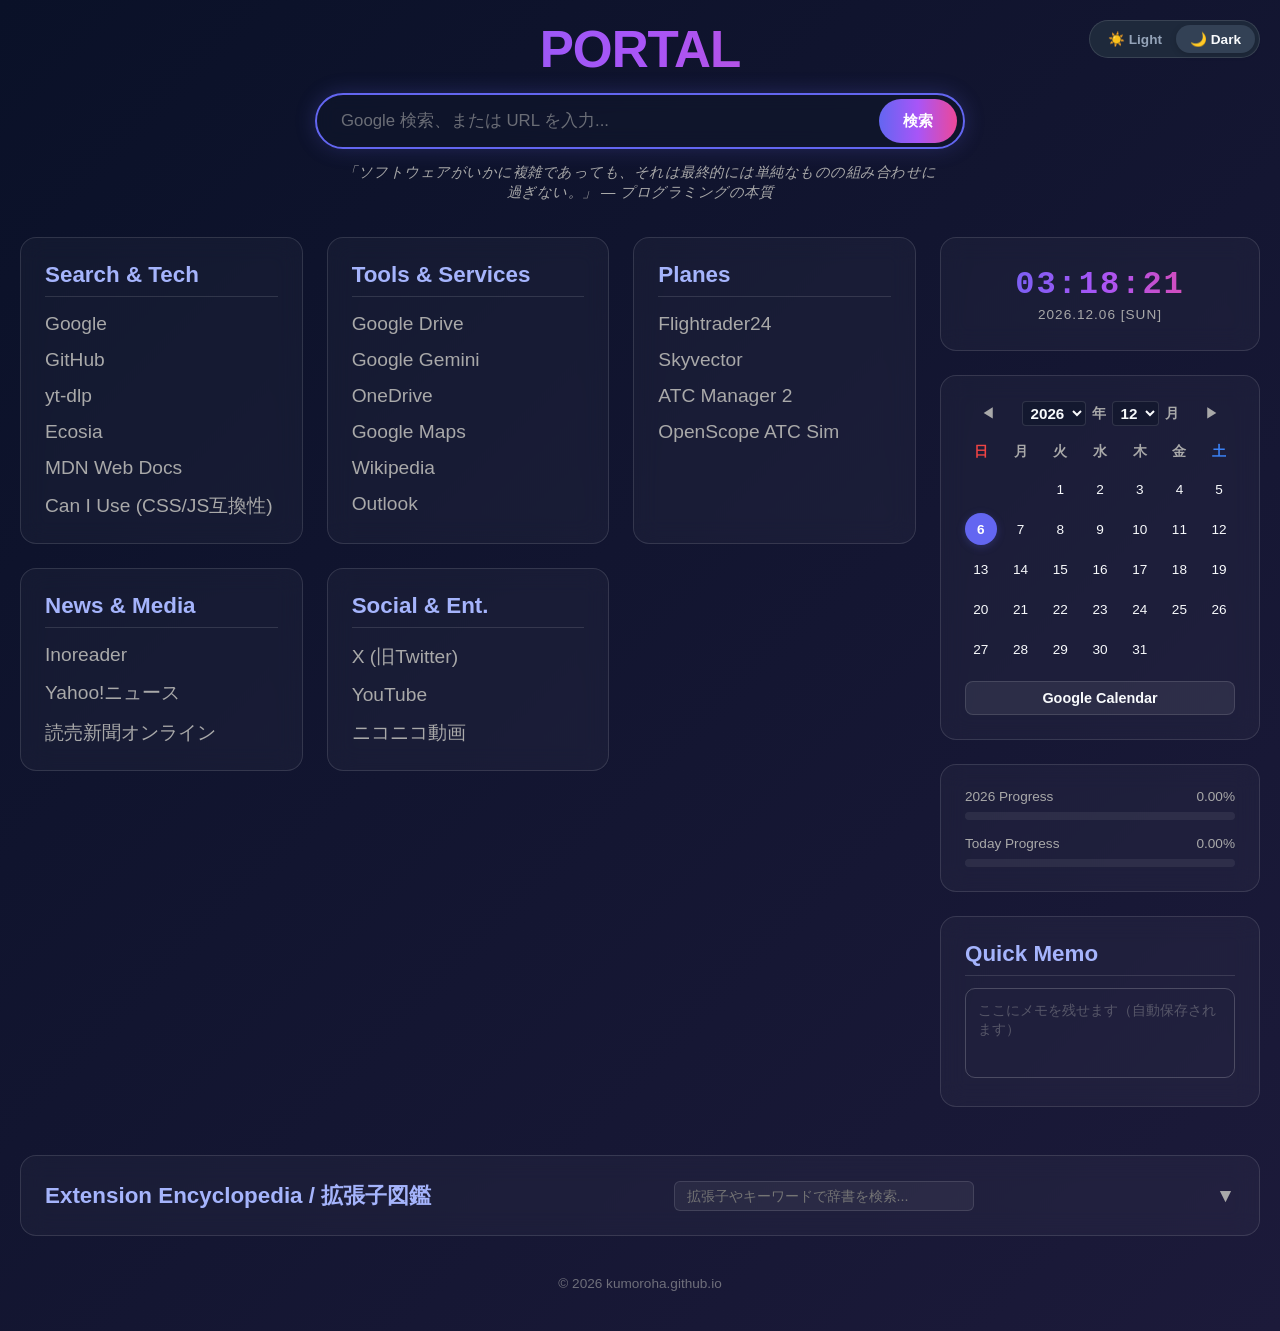
==== commit 0cf0cfc6: "Update index.html" ====
--- a/index.html
+++ b/index.html
@@ -159,7 +159,7 @@
         © 2026 kumoroha.github.io
     </footer>
 
-    <script src="hairetsu.js?v="220"></script>
-    <script src="script.js?v=220"></script>
+    <script src="hairetsu.js?v="225"></script>
+    <script src="script.js?v=225"></script>
 </body>
 </html>
